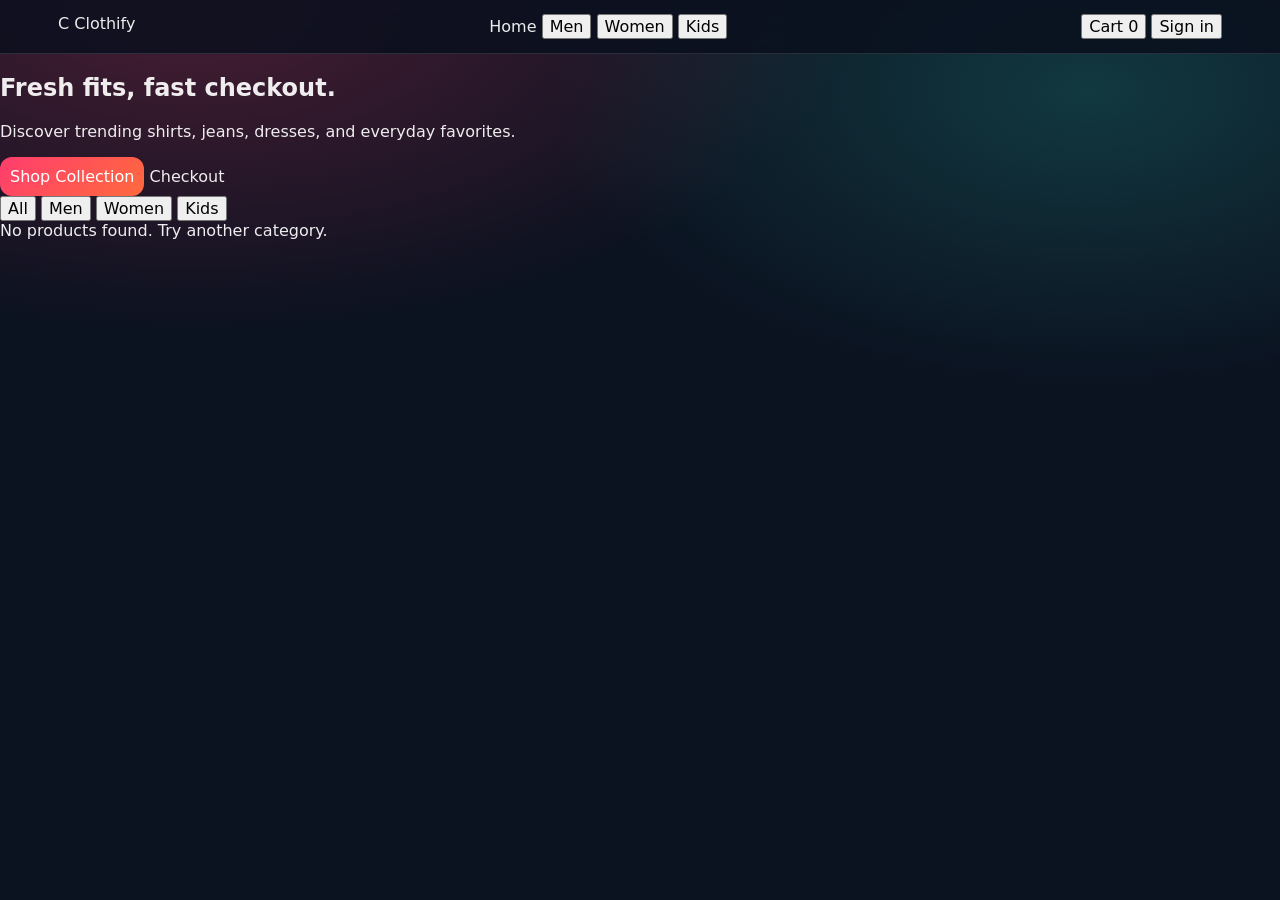
==== index.html @ 7966ef6a "Add files via upload" ====
<!doctype html>
<html lang="en">
  <head>
    <meta charset="UTF-8" />
    <meta name="viewport" content="width=device-width, initial-scale=1.0" />
    <title>Clothing Store</title>

    <link rel="stylesheet" href="./styles.css" />
  </head>

  <body>
    <!-- HEADER -->
    <header class="topbar">
      <div class="topbar__inner">
        <a class="brand" href="/">
          <span class="brand__mark">C</span>
          <span class="brand__text">Clothify</span>
        </a>

        <nav class="nav">
          <a class="nav__link" href="/">Home</a>
          <button class="nav__link nav__button" data-category="Men" type="button">Men</button>
          <button class="nav__link nav__button" data-category="Women" type="button">Women</button>
          <button class="nav__link nav__button" data-category="Kids" type="button">Kids</button>
        </nav>

        <div class="topbar__actions">
          <button class="cartButton" id="openCartBtn" type="button">
            Cart
            <span class="cartButton__badge" id="cartCountBadge">0</span>
          </button>
          <button class="authButton" id="authButton" type="button">Sign in</button>
        </div>
      </div>
    </header>

    <!-- HERO -->
    <section class="hero">
      <div class="hero__bg" id="heroBg"></div>
      <div class="hero__content">
        <h1>Fresh fits, fast checkout.</h1>
        <p>Discover trending shirts, jeans, dresses, and everyday favorites.</p>
        <div class="hero__ctaRow">
          <button class="primaryBtn" id="shopNowBtn">Shop Collection</button>
          <a class="secondaryBtn" href="/checkout">Checkout</a>
        </div>
      </div>
    </section>

    <!-- MAIN -->
    <main class="container">
      <div class="filters">
        <button class="filterChip is-active" data-category="All">All</button>
        <button class="filterChip" data-category="Men">Men</button>
        <button class="filterChip" data-category="Women">Women</button>
        <button class="filterChip" data-category="Kids">Kids</button>
      </div>

      <div class="productGrid" id="productGrid"></div>

      <div class="emptyState" id="emptyState" hidden>
        No products found. Try another category.
      </div>
    </main>

    <!-- CART DRAWER -->
    <aside class="drawer" id="cartDrawer">
      <div class="drawer__overlay" id="cartOverlay"></div>

      <div class="drawer__panel">
        <div class="drawer__header">
          <h2>Your Cart</h2>
          <button id="closeCartBtn">✕</button>
        </div>

        <div id="cartItems"></div>

        <div class="drawer__footer">
          <strong id="cartTotalStrong">₹0</strong>
          <button id="goToCheckoutBtn">Checkout</button>
        </div>
      </div>
    </aside>

    <!-- AUTH MODAL -->
    <div class="modal" id="authModal">
      <div class="modal__overlay" id="authOverlay"></div>

      <div class="modal__panel">
        <h2 id="authModalTitle">Sign in</h2>

        <form id="loginForm">
          <input id="loginEmail" type="email" placeholder="Email" required />
          <input id="loginPassword" type="password" placeholder="Password" required />
          <button type="submit">Login</button>
          <div id="loginError"></div>
        </form>
      </div>
    </div>

    <script src="./api.js"></script>
    <script src="./auth-ui.js"></script>
    <script src="./cart-ui.js"></script>
    <script src="./home.js"></script>

  </body>
</html>
---- styles.css ----
:root{
  --bg: #0b1220;
  --panel: rgba(255,255,255,.06);
  --panel2: rgba(255,255,255,.09);
  --text: rgba(255,255,255,.92);
  --muted: rgba(255,255,255,.68);
  --primary: #ff3d6e;
  --primary2: #ff6a3d;
  --good: #2dd4bf;
  --danger: #fb7185;
  --border: rgba(255,255,255,.12);
  --shadow: 0 18px 45px rgba(0,0,0,.45);
  --radius: 16px;
  --radius2: 22px;
}

/* RESET */
*{ box-sizing: border-box; }
html, body{ height: 100%; }
body{
  margin: 0;
  font-family: ui-sans-serif, system-ui, -apple-system, Segoe UI, Roboto, Arial;
  background: radial-gradient(1200px 600px at 15% 0%, rgba(255,61,110,.25), transparent 55%),
              radial-gradient(900px 500px at 85% 10%, rgba(45,212,191,.20), transparent 60%),
              var(--bg);
  color: var(--text);
}

a{ color: inherit; text-decoration: none; }
button, input{ font: inherit; }

/* TOPBAR */
.topbar{
  position: sticky;
  top: 0;
  z-index: 20;
  background: rgba(10,16,30,.85);
  backdrop-filter: blur(14px);
  -webkit-backdrop-filter: blur(14px);
  border-bottom: 1px solid var(--border);
}

.topbar__inner{
  max-width: 1200px;
  margin: 0 auto;
  padding: 14px 18px;
  display: flex;
  justify-content: space-between;
  flex-wrap: wrap;
}

/* GRID FIX */
.productGrid{
  display: grid;
  grid-template-columns: repeat(auto-fit, minmax(220px, 1fr));
  gap: 16px;
}

/* PRODUCT CARD */
.productCard{
  border-radius: var(--radius);
  background: var(--panel);
  border: 1px solid var(--border);
  overflow: hidden;
  transition: .2s;
}
.productCard:hover{
  transform: translateY(-3px);
  border-color: var(--primary);
}

.productCard__imageWrap{
  aspect-ratio: 1/1;
  overflow: hidden;
}

.productCard__image{
  width: 100%;
  height: 100%;
  object-fit: cover;
}

.productCard__name{
  display: -webkit-box;
  -webkit-line-clamp: 2;
  -webkit-box-orient: vertical;
  overflow: hidden;
  font-weight: 700;
}

/* BUTTONS */
.primaryBtn{
  background: linear-gradient(135deg, var(--primary), var(--primary2));
  border: none;
  padding: 10px;
  border-radius: 12px;
  cursor: pointer;
  color: white;
}
.primaryBtn:hover{
  transform: translateY(-1px);
}

/* DRAWER FIX */
.drawer{
  position: fixed;
  inset: 0;
  z-index: 80;
  pointer-events: none;
  visibility: hidden;
}
.drawer.is-open{
  pointer-events: auto;
  visibility: visible;
}

.drawer__overlay{
  position: absolute;
  inset: 0;
  background: rgba(0,0,0,.6);
  opacity: 0;
  transition: .2s;
}
.drawer.is-open .drawer__overlay{
  opacity: 1;
}

.drawer__panel{
  position: absolute;
  right: 0;
  width: min(520px, 90%);
  height: 100%;
  background: rgba(15,22,40,.95);
  transform: translateX(100%);
  transition: .25s;
}
.drawer.is-open .drawer__panel{
  transform: translateX(0);
}

/* MODAL FIX */
.modal{
  position: fixed;
  inset: 0;
  z-index: 100;
  pointer-events: none;
  visibility: hidden;
}
.modal.is-open{
  pointer-events: auto;
  visibility: visible;
}

.modal__overlay{
  position: absolute;
  inset: 0;
  background: rgba(0,0,0,.6);
  opacity: 0;
  transition: .2s;
}
.modal.is-open .modal__overlay{
  opacity: 1;
}

.modal__panel{
  position: absolute;
  top: 50%;
  left: 50%;
  transform: translate(-50%, -50%) scale(.9);
  background: rgba(15,22,40,.95);
  padding: 16px;
  border-radius: var(--radius2);
  opacity: 0;
  transition: .2s;
}
.modal.is-open .modal__panel{
  transform: translate(-50%, -50%) scale(1);
  opacity: 1;
}

/* FORM */
.field input{
  width: 100%;
  padding: 10px;
  border-radius: 10px;
  border: 1px solid var(--border);
  background: var(--panel);
  color: white;
}

/* CART ITEM */
.cartItem{
  display: grid;
  grid-template-columns: 70px 1fr;
  gap: 10px;
}

/* TOAST FIX */
.toast{
  position: fixed;
  bottom: 20px;
  left: 50%;
  transform: translateX(-50%);
  background: rgba(15,22,40,.95);
  padding: 10px 14px;
  border-radius: 12px;
  opacity: 0;
  pointer-events: none;
  transition: .3s;
}

.toast.show{
  opacity: 1;
  pointer-events: auto;
  transform: translateX(-50%) translateY(-5px);
}
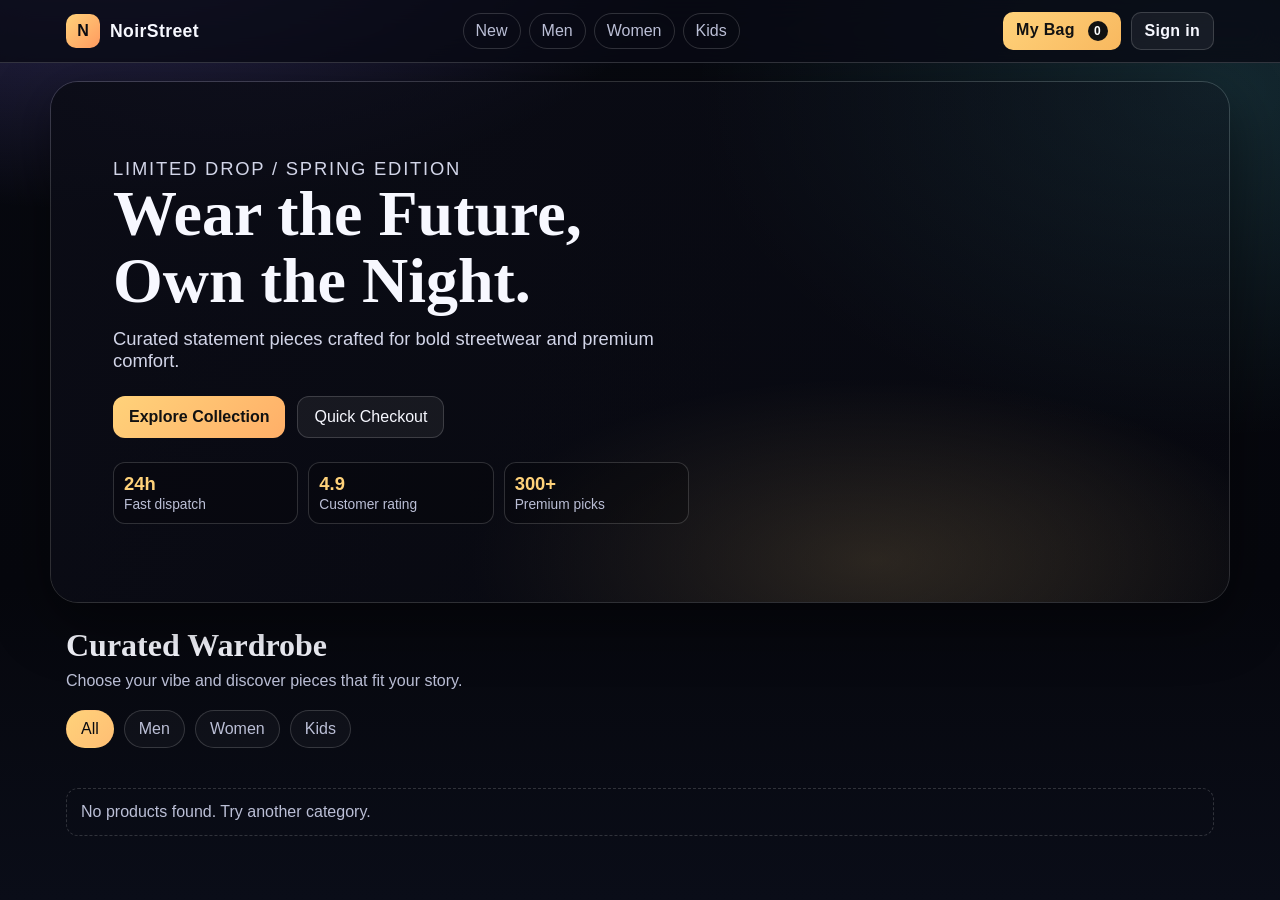
==== commit 906660ed: "Add files via upload" ====
--- a/index.html
+++ b/index.html
@@ -9,16 +9,15 @@
   </head>
 
   <body>
-    <!-- HEADER -->
     <header class="topbar">
       <div class="topbar__inner">
         <a class="brand" href="/">
-          <span class="brand__mark">C</span>
-          <span class="brand__text">Clothify</span>
+          <span class="brand__mark">N</span>
+          <span class="brand__text">NoirStreet</span>
         </a>
 
         <nav class="nav">
-          <a class="nav__link" href="/">Home</a>
+          <a class="nav__link" href="/">New</a>
           <button class="nav__link nav__button" data-category="Men" type="button">Men</button>
           <button class="nav__link nav__button" data-category="Women" type="button">Women</button>
           <button class="nav__link nav__button" data-category="Kids" type="button">Kids</button>
@@ -26,7 +25,7 @@
 
         <div class="topbar__actions">
           <button class="cartButton" id="openCartBtn" type="button">
-            Cart
+            My Bag
             <span class="cartButton__badge" id="cartCountBadge">0</span>
           </button>
           <button class="authButton" id="authButton" type="button">Sign in</button>
@@ -34,21 +33,30 @@
       </div>
     </header>
 
-    <!-- HERO -->
     <section class="hero">
       <div class="hero__bg" id="heroBg"></div>
       <div class="hero__content">
-        <h1>Fresh fits, fast checkout.</h1>
-        <p>Discover trending shirts, jeans, dresses, and everyday favorites.</p>
+        <p class="eyebrow">Limited drop / spring edition</p>
+        <h1>Wear the Future, Own the Night.</h1>
+        <p>Curated statement pieces crafted for bold streetwear and premium comfort.</p>
         <div class="hero__ctaRow">
-          <button class="primaryBtn" id="shopNowBtn">Shop Collection</button>
-          <a class="secondaryBtn" href="/checkout">Checkout</a>
+          <button class="primaryBtn" id="shopNowBtn">Explore Collection</button>
+          <a class="secondaryBtn" href="/checkout">Quick Checkout</a>
+        </div>
+        <div class="hero__stats">
+          <div><strong>24h</strong><span>Fast dispatch</span></div>
+          <div><strong>4.9</strong><span>Customer rating</span></div>
+          <div><strong>300+</strong><span>Premium picks</span></div>
         </div>
       </div>
     </section>
 
-    <!-- MAIN -->
     <main class="container">
+      <section class="sectionHead">
+        <h2>Curated Wardrobe</h2>
+        <p>Choose your vibe and discover pieces that fit your story.</p>
+      </section>
+
       <div class="filters">
         <button class="filterChip is-active" data-category="All">All</button>
         <button class="filterChip" data-category="Men">Men</button>
@@ -63,13 +71,12 @@
       </div>
     </main>
 
-    <!-- CART DRAWER -->
     <aside class="drawer" id="cartDrawer">
       <div class="drawer__overlay" id="cartOverlay"></div>
 
       <div class="drawer__panel">
         <div class="drawer__header">
-          <h2>Your Cart</h2>
+          <h2>Your Bag</h2>
           <button id="closeCartBtn">✕</button>
         </div>
 
@@ -77,17 +84,17 @@
 
         <div class="drawer__footer">
           <strong id="cartTotalStrong">₹0</strong>
-          <button id="goToCheckoutBtn">Checkout</button>
+          <button id="goToCheckoutBtn">Secure Checkout</button>
         </div>
       </div>
     </aside>
 
-    <!-- AUTH MODAL -->
     <div class="modal" id="authModal">
       <div class="modal__overlay" id="authOverlay"></div>
 
       <div class="modal__panel">
-        <h2 id="authModalTitle">Sign in</h2>
+        <h2 id="authModalTitle">Welcome Back</h2>
+        <p class="modalSub">Sign in to save your bag and track orders.</p>
 
         <form id="loginForm">
           <input id="loginEmail" type="email" placeholder="Email" required />
@@ -98,6 +105,8 @@
       </div>
     </div>
 
+    <div class="toast" id="toast" role="status" aria-live="polite" hidden></div>
+
     <script src="./api.js"></script>
     <script src="./auth-ui.js"></script>
     <script src="./cart-ui.js"></script>
--- a/styles.css
+++ b/styles.css
@@ -1,107 +1,305 @@
 :root{
-  --bg: #0b1220;
-  --panel: rgba(255,255,255,.06);
-  --panel2: rgba(255,255,255,.09);
-  --text: rgba(255,255,255,.92);
-  --muted: rgba(255,255,255,.68);
-  --primary: #ff3d6e;
-  --primary2: #ff6a3d;
-  --good: #2dd4bf;
-  --danger: #fb7185;
-  --border: rgba(255,255,255,.12);
-  --shadow: 0 18px 45px rgba(0,0,0,.45);
-  --radius: 16px;
-  --radius2: 22px;
-}
-
-/* RESET */
+  --bg: #06070d;
+  --bg2: #0f1220;
+  --panel: rgba(255, 255, 255, 0.06);
+  --panel-strong: rgba(255, 255, 255, 0.12);
+  --text: #f7f8ff;
+  --muted: #bbbfd6;
+  --line: rgba(255, 255, 255, 0.16);
+  --gold: #ffd27a;
+  --violet: #8f7cff;
+  --cyan: #66f1ff;
+  --danger: #ff6f91;
+  --shadow: 0 18px 60px rgba(0, 0, 0, 0.45);
+  --radius: 18px;
+}
+
 *{ box-sizing: border-box; }
-html, body{ height: 100%; }
+html, body { height: 100%; }
 body{
   margin: 0;
-  font-family: ui-sans-serif, system-ui, -apple-system, Segoe UI, Roboto, Arial;
-  background: radial-gradient(1200px 600px at 15% 0%, rgba(255,61,110,.25), transparent 55%),
-              radial-gradient(900px 500px at 85% 10%, rgba(45,212,191,.20), transparent 60%),
-              var(--bg);
   color: var(--text);
+  font-family: "Inter", "Segoe UI", Roboto, Arial, sans-serif;
+  background:
+    radial-gradient(1000px 500px at 8% -10%, rgba(143, 124, 255, 0.32), transparent 60%),
+    radial-gradient(900px 600px at 95% 10%, rgba(102, 241, 255, 0.14), transparent 58%),
+    linear-gradient(180deg, #070910 0%, #06070d 65%, #0a0d18 100%);
 }
 
 a{ color: inherit; text-decoration: none; }
 button, input{ font: inherit; }
 
-/* TOPBAR */
 .topbar{
   position: sticky;
   top: 0;
   z-index: 20;
-  background: rgba(10,16,30,.85);
+  border-bottom: 1px solid var(--line);
+  background: rgba(8, 10, 20, 0.78);
   backdrop-filter: blur(14px);
-  -webkit-backdrop-filter: blur(14px);
-  border-bottom: 1px solid var(--border);
 }
 
 .topbar__inner{
-  max-width: 1200px;
+  max-width: 1180px;
   margin: 0 auto;
-  padding: 14px 18px;
-  display: flex;
+  padding: 12px 16px;
+  display: flex;
+  gap: 12px;
+  align-items: center;
   justify-content: space-between;
   flex-wrap: wrap;
 }
 
-/* GRID FIX */
+.brand{
+  display: inline-flex;
+  align-items: center;
+  gap: 10px;
+}
+.brand__mark{
+  width: 34px;
+  height: 34px;
+  border-radius: 10px;
+  display: inline-grid;
+  place-content: center;
+  font-weight: 800;
+  color: #0b0b12;
+  background: linear-gradient(135deg, var(--gold), #ff9a5f);
+}
+.brand__text{
+  font-size: 1.1rem;
+  font-weight: 700;
+  letter-spacing: 0.4px;
+}
+
+.nav{
+  display: flex;
+  align-items: center;
+  gap: 8px;
+}
+.nav__link{
+  border: 1px solid var(--line);
+  background: transparent;
+  color: var(--muted);
+  border-radius: 999px;
+  padding: 8px 12px;
+  cursor: pointer;
+}
+.nav__link:hover{
+  color: var(--text);
+  border-color: var(--gold);
+}
+
+.topbar__actions{
+  display: flex;
+  align-items: center;
+  gap: 10px;
+}
+.cartButton, .authButton{
+  border: 0;
+  border-radius: 10px;
+  cursor: pointer;
+  font-weight: 700;
+  letter-spacing: 0.3px;
+}
+.cartButton{
+  background: linear-gradient(135deg, var(--gold), #f8b85f);
+  color: #111;
+  padding: 9px 13px;
+}
+.cartButton__badge{
+  display: inline-grid;
+  place-content: center;
+  margin-left: 8px;
+  min-width: 20px;
+  min-height: 20px;
+  border-radius: 999px;
+  background: #111;
+  color: #fff;
+  font-size: 0.75rem;
+}
+.authButton{
+  padding: 9px 13px;
+  color: var(--text);
+  border: 1px solid var(--line);
+  background: var(--panel);
+}
+
+.hero{
+  position: relative;
+  max-width: 1180px;
+  margin: 18px auto 0;
+  border: 1px solid var(--line);
+  border-radius: 28px;
+  overflow: hidden;
+  min-height: 58vh;
+  box-shadow: var(--shadow);
+}
+.hero__bg{
+  position: absolute;
+  inset: 0;
+  background-position: center;
+  background-size: cover;
+  filter: brightness(0.32) saturate(1.05);
+}
+.hero::after{
+  content: "";
+  position: absolute;
+  inset: 0;
+  background:
+    linear-gradient(115deg, rgba(11, 12, 22, 0.92) 0%, rgba(11, 12, 22, 0.58) 45%, rgba(11, 12, 22, 0.25) 100%),
+    radial-gradient(580px 260px at 70% 92%, rgba(255, 210, 122, 0.24), transparent 70%);
+}
+.hero__content{
+  position: relative;
+  z-index: 1;
+  padding: clamp(30px, 6vw, 62px);
+  max-width: 700px;
+}
+.eyebrow{
+  margin: 0 0 10px;
+  color: var(--gold);
+  text-transform: uppercase;
+  letter-spacing: 1.8px;
+  font-size: 0.77rem;
+}
+.hero h1{
+  margin: 0;
+  line-height: 1.05;
+  font-size: clamp(2rem, 6vw, 4rem);
+  font-family: "Georgia", "Times New Roman", serif;
+}
+.hero p{
+  color: #d2d5e8;
+  margin: 14px 0 0;
+  font-size: clamp(0.95rem, 2.4vw, 1.15rem);
+}
+.hero__ctaRow{
+  margin-top: 24px;
+  display: flex;
+  gap: 12px;
+  flex-wrap: wrap;
+}
+.primaryBtn{
+  border: 0;
+  border-radius: 12px;
+  padding: 11px 16px;
+  color: #111;
+  font-weight: 800;
+  cursor: pointer;
+  background: linear-gradient(135deg, var(--gold), #ffaf68);
+}
+.secondaryBtn{
+  border: 1px solid var(--line);
+  border-radius: 12px;
+  padding: 11px 16px;
+  background: rgba(255, 255, 255, 0.06);
+}
+.hero__stats{
+  margin-top: 24px;
+  display: grid;
+  gap: 10px;
+  grid-template-columns: repeat(3, minmax(0, 1fr));
+}
+.hero__stats div{
+  border: 1px solid var(--line);
+  background: rgba(0, 0, 0, 0.2);
+  border-radius: 12px;
+  padding: 10px;
+}
+.hero__stats strong{
+  display: block;
+  font-size: 1.15rem;
+  color: var(--gold);
+}
+.hero__stats span{
+  color: var(--muted);
+  font-size: 0.86rem;
+}
+
+.container{
+  max-width: 1180px;
+  margin: 0 auto;
+  padding: 24px 16px 44px;
+}
+.sectionHead h2{
+  margin: 0;
+  font-size: clamp(1.5rem, 4vw, 2rem);
+  font-family: "Georgia", "Times New Roman", serif;
+}
+.sectionHead p{
+  margin: 8px 0 0;
+  color: var(--muted);
+}
+
+.filters{
+  margin-top: 20px;
+  display: flex;
+  flex-wrap: wrap;
+  gap: 10px;
+}
+.filterChip{
+  border: 1px solid var(--line);
+  border-radius: 999px;
+  background: rgba(255, 255, 255, 0.03);
+  color: var(--muted);
+  padding: 9px 14px;
+  cursor: pointer;
+}
+.filterChip.is-active{
+  color: #0a0a10;
+  border-color: transparent;
+  background: linear-gradient(135deg, var(--gold), #ffbe74);
+}
+
 .productGrid{
+  margin-top: 22px;
   display: grid;
-  grid-template-columns: repeat(auto-fit, minmax(220px, 1fr));
   gap: 16px;
-}
-
-/* PRODUCT CARD */
+  grid-template-columns: repeat(auto-fit, minmax(235px, 1fr));
+}
 .productCard{
+  border: 1px solid var(--line);
   border-radius: var(--radius);
-  background: var(--panel);
-  border: 1px solid var(--border);
   overflow: hidden;
-  transition: .2s;
-}
-.productCard:hover{
-  transform: translateY(-3px);
-  border-color: var(--primary);
-}
-
-.productCard__imageWrap{
-  aspect-ratio: 1/1;
-  overflow: hidden;
-}
-
-.productCard__image{
+  background: linear-gradient(180deg, rgba(255,255,255,0.08), rgba(255,255,255,0.03));
+  box-shadow: var(--shadow);
+}
+.productCard img{
   width: 100%;
-  height: 100%;
+  height: 220px;
   object-fit: cover;
 }
-
-.productCard__name{
-  display: -webkit-box;
-  -webkit-line-clamp: 2;
-  -webkit-box-orient: vertical;
-  overflow: hidden;
+.productCard h3{
+  margin: 14px 14px 6px;
+  font-size: 1.04rem;
+}
+.productCard p{
+  margin: 0 14px 14px;
+  color: #daddf4;
   font-weight: 700;
 }
-
-/* BUTTONS */
-.primaryBtn{
-  background: linear-gradient(135deg, var(--primary), var(--primary2));
-  border: none;
-  padding: 10px;
+.productCard button{
+  margin: 0 14px 14px;
+  width: calc(100% - 28px);
+  border: 1px solid var(--line);
+  border-radius: 10px;
+  background: #141727;
+  color: var(--text);
+  padding: 10px;
+  cursor: pointer;
+  font-weight: 700;
+}
+.productCard button:hover{
+  border-color: var(--gold);
+}
+
+.emptyState{
+  margin-top: 18px;
+  border: 1px dashed var(--line);
   border-radius: 12px;
-  cursor: pointer;
-  color: white;
-}
-.primaryBtn:hover{
-  transform: translateY(-1px);
-}
-
-/* DRAWER FIX */
+  padding: 14px;
+  color: var(--muted);
+}
+
 .drawer{
   position: fixed;
   inset: 0;
@@ -113,32 +311,66 @@
   pointer-events: auto;
   visibility: visible;
 }
-
 .drawer__overlay{
   position: absolute;
   inset: 0;
-  background: rgba(0,0,0,.6);
+  background: rgba(2, 3, 8, 0.65);
   opacity: 0;
-  transition: .2s;
-}
-.drawer.is-open .drawer__overlay{
-  opacity: 1;
-}
-
+  transition: opacity 0.2s ease;
+}
+.drawer.is-open .drawer__overlay{ opacity: 1; }
 .drawer__panel{
   position: absolute;
+  top: 0;
   right: 0;
-  width: min(520px, 90%);
+  width: min(420px, 92%);
   height: 100%;
-  background: rgba(15,22,40,.95);
+  background: #101325;
+  border-left: 1px solid var(--line);
   transform: translateX(100%);
-  transition: .25s;
-}
-.drawer.is-open .drawer__panel{
-  transform: translateX(0);
-}
-
-/* MODAL FIX */
+  transition: transform 0.25s ease;
+  display: flex;
+  flex-direction: column;
+}
+.drawer.is-open .drawer__panel{ transform: translateX(0); }
+.drawer__header{
+  display: flex;
+  align-items: center;
+  justify-content: space-between;
+  padding: 14px;
+  border-bottom: 1px solid var(--line);
+}
+#cartItems{
+  padding: 12px;
+  display: grid;
+  gap: 10px;
+  overflow: auto;
+  flex: 1;
+}
+.lineRow{
+  border: 1px solid var(--line);
+  border-radius: 10px;
+  padding: 10px;
+  background: rgba(255, 255, 255, 0.03);
+  display: flex;
+  justify-content: space-between;
+  gap: 10px;
+}
+.drawer__footer{
+  border-top: 1px solid var(--line);
+  padding: 12px;
+  display: grid;
+  gap: 10px;
+}
+#goToCheckoutBtn{
+  border: 0;
+  border-radius: 10px;
+  padding: 10px;
+  cursor: pointer;
+  font-weight: 800;
+  background: linear-gradient(135deg, var(--gold), #ffaf68);
+}
+
 .modal{
   position: fixed;
   inset: 0;
@@ -150,67 +382,93 @@
   pointer-events: auto;
   visibility: visible;
 }
-
 .modal__overlay{
   position: absolute;
   inset: 0;
-  background: rgba(0,0,0,.6);
+  background: rgba(5, 6, 14, 0.7);
   opacity: 0;
-  transition: .2s;
-}
-.modal.is-open .modal__overlay{
-  opacity: 1;
-}
-
+  transition: opacity 0.2s ease;
+}
+.modal.is-open .modal__overlay{ opacity: 1; }
 .modal__panel{
   position: absolute;
+  width: min(420px, 92%);
+  left: 50%;
   top: 50%;
-  left: 50%;
-  transform: translate(-50%, -50%) scale(.9);
-  background: rgba(15,22,40,.95);
+  transform: translate(-50%, -50%) scale(0.92);
+  opacity: 0;
+  transition: all 0.2s ease;
+  background: #101325;
+  border: 1px solid var(--line);
+  border-radius: 16px;
   padding: 16px;
-  border-radius: var(--radius2);
-  opacity: 0;
-  transition: .2s;
 }
 .modal.is-open .modal__panel{
   transform: translate(-50%, -50%) scale(1);
   opacity: 1;
 }
-
-/* FORM */
-.field input{
+.modalSub{
+  color: var(--muted);
+  margin: 6px 0 14px;
+}
+#loginForm{
+  display: grid;
+  gap: 10px;
+}
+#loginForm input{
   width: 100%;
   padding: 10px;
   border-radius: 10px;
-  border: 1px solid var(--border);
-  background: var(--panel);
-  color: white;
-}
-
-/* CART ITEM */
-.cartItem{
-  display: grid;
-  grid-template-columns: 70px 1fr;
-  gap: 10px;
-}
-
-/* TOAST FIX */
+  border: 1px solid var(--line);
+  background: rgba(255, 255, 255, 0.04);
+  color: var(--text);
+}
+#loginForm button{
+  border: 0;
+  border-radius: 10px;
+  padding: 10px;
+  font-weight: 700;
+  cursor: pointer;
+  background: linear-gradient(135deg, var(--violet), #6fcbff);
+  color: #fff;
+}
+#loginError{
+  min-height: 20px;
+  color: var(--danger);
+}
+
 .toast{
   position: fixed;
-  bottom: 20px;
+  bottom: 22px;
   left: 50%;
   transform: translateX(-50%);
-  background: rgba(15,22,40,.95);
+  border: 1px solid var(--line);
+  background: #101325;
+  border-radius: 12px;
   padding: 10px 14px;
-  border-radius: 12px;
-  opacity: 0;
-  pointer-events: none;
-  transition: .3s;
-}
-
-.toast.show{
-  opacity: 1;
-  pointer-events: auto;
-  transform: translateX(-50%) translateY(-5px);
+  box-shadow: var(--shadow);
+}
+[hidden]{ display: none !important; }
+
+@media (max-width: 760px){
+  .topbar__inner{
+    padding: 10px 12px;
+  }
+  .nav{
+    width: 100%;
+    overflow: auto;
+    padding-bottom: 3px;
+  }
+  .hero{
+    border-radius: 0;
+    margin-top: 0;
+    border-left: 0;
+    border-right: 0;
+  }
+  .hero__stats{
+    grid-template-columns: 1fr;
+  }
+  .productCard img{
+    height: 190px;
+  }
 }
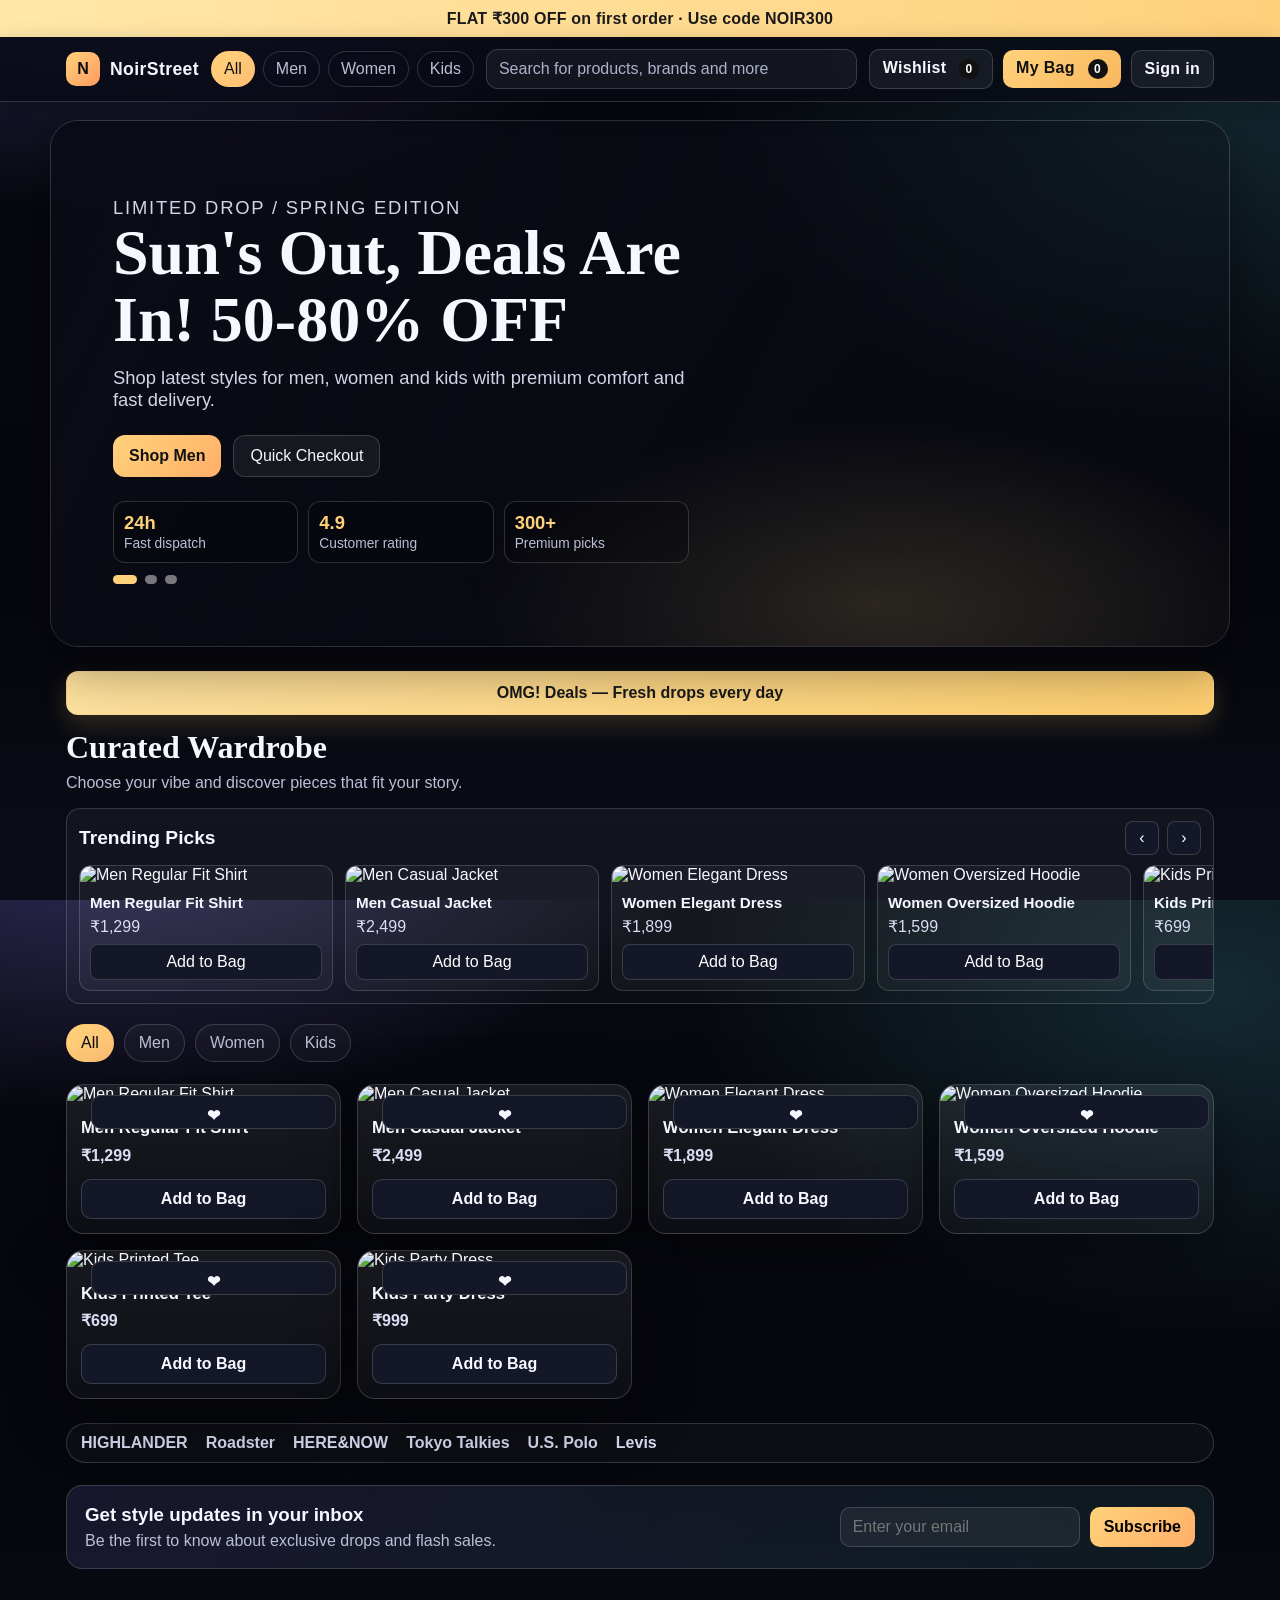
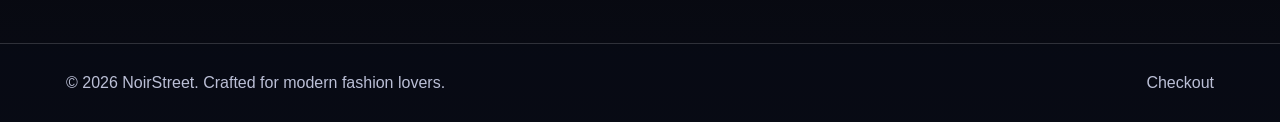
==== commit a0160354: "Add files via upload" ====
--- a/index.html
+++ b/index.html
@@ -3,12 +3,19 @@
   <head>
     <meta charset="UTF-8" />
     <meta name="viewport" content="width=device-width, initial-scale=1.0" />
-    <title>Clothing Store</title>
+    <title>NoirStreet - Fashion Store</title>
+    <link rel="preconnect" href="https://fonts.googleapis.com" />
+    <link rel="preconnect" href="https://fonts.gstatic.com" crossorigin />
+    <link
+      href="https://fonts.googleapis.com/css2?family=Poppins:wght@400;500;600;700;800&display=swap"
+      rel="stylesheet"
+    />
 
     <link rel="stylesheet" href="./styles.css" />
   </head>
 
   <body>
+    <div class="promoStrip">FLAT ₹300 OFF on first order · Use code <strong>NOIR300</strong></div>
     <header class="topbar">
       <div class="topbar__inner">
         <a class="brand" href="/">
@@ -17,13 +24,21 @@
         </a>
 
         <nav class="nav">
-          <a class="nav__link" href="/">New</a>
+          <button class="nav__link nav__button is-active" data-category="All" type="button">All</button>
           <button class="nav__link nav__button" data-category="Men" type="button">Men</button>
           <button class="nav__link nav__button" data-category="Women" type="button">Women</button>
           <button class="nav__link nav__button" data-category="Kids" type="button">Kids</button>
         </nav>
 
+        <div class="searchWrap">
+          <input id="searchInput" type="search" placeholder="Search for products, brands and more" />
+        </div>
+
         <div class="topbar__actions">
+          <a class="authButton" href="/wishlist">
+            Wishlist
+            <span class="cartButton__badge" id="wishlistCountBadge">0</span>
+          </a>
           <button class="cartButton" id="openCartBtn" type="button">
             My Bag
             <span class="cartButton__badge" id="cartCountBadge">0</span>
@@ -37,10 +52,10 @@
       <div class="hero__bg" id="heroBg"></div>
       <div class="hero__content">
         <p class="eyebrow">Limited drop / spring edition</p>
-        <h1>Wear the Future, Own the Night.</h1>
-        <p>Curated statement pieces crafted for bold streetwear and premium comfort.</p>
+        <h1>Sun's Out, Deals Are In! 50-80% OFF</h1>
+        <p>Shop latest styles for men, women and kids with premium comfort and fast delivery.</p>
         <div class="hero__ctaRow">
-          <button class="primaryBtn" id="shopNowBtn">Explore Collection</button>
+          <button class="primaryBtn" id="shopNowBtn">Shop Men</button>
           <a class="secondaryBtn" href="/checkout">Quick Checkout</a>
         </div>
         <div class="hero__stats">
@@ -48,13 +63,26 @@
           <div><strong>4.9</strong><span>Customer rating</span></div>
           <div><strong>300+</strong><span>Premium picks</span></div>
         </div>
+        <div class="hero__dots" id="heroDots"></div>
       </div>
     </section>
 
     <main class="container">
+      <div class="dealsStrip">OMG! Deals — Fresh drops every day</div>
       <section class="sectionHead">
         <h2>Curated Wardrobe</h2>
         <p>Choose your vibe and discover pieces that fit your story.</p>
+      </section>
+
+      <section class="trendingSection">
+        <div class="trendingHead">
+          <h3>Trending Picks</h3>
+          <div class="trendingBtns">
+            <button id="trendPrev" type="button">‹</button>
+            <button id="trendNext" type="button">›</button>
+          </div>
+        </div>
+        <div class="trendingTrack" id="trendingTrack"></div>
       </section>
 
       <div class="filters">
@@ -69,7 +97,34 @@
       <div class="emptyState" id="emptyState" hidden>
         No products found. Try another category.
       </div>
+
+      <section class="brandRail" aria-label="Featured brands">
+        <span>HIGHLANDER</span>
+        <span>Roadster</span>
+        <span>HERE&NOW</span>
+        <span>Tokyo Talkies</span>
+        <span>U.S. Polo</span>
+        <span>Levis</span>
+      </section>
+
+      <section class="newsletter">
+        <div>
+          <h3>Get style updates in your inbox</h3>
+          <p>Be the first to know about exclusive drops and flash sales.</p>
+        </div>
+        <form class="newsletterForm" onsubmit="event.preventDefault()">
+          <input type="email" placeholder="Enter your email" required />
+          <button type="submit">Subscribe</button>
+        </form>
+      </section>
     </main>
+
+    <footer class="siteFooter">
+      <div class="siteFooter__inner">
+        <p>© 2026 NoirStreet. Crafted for modern fashion lovers.</p>
+        <a href="/checkout">Checkout</a>
+      </div>
+    </footer>
 
     <aside class="drawer" id="cartDrawer">
       <div class="drawer__overlay" id="cartOverlay"></div>
--- a/styles.css
+++ b/styles.css
@@ -26,8 +26,19 @@
     linear-gradient(180deg, #070910 0%, #06070d 65%, #0a0d18 100%);
 }
 
+.promoStrip{
+  text-align: center;
+  padding: 9px 12px;
+  background: linear-gradient(90deg, #ffe8a9, #ffd07c);
+  color: #1b1b1b;
+  font-weight: 600;
+  letter-spacing: 0.2px;
+}
+
 a{ color: inherit; text-decoration: none; }
 button, input{ font: inherit; }
+button{ transition: transform 0.2s ease, box-shadow 0.2s ease, opacity 0.2s ease; }
+button:active{ transform: translateY(1px) scale(0.99); }
 
 .topbar{
   position: sticky;
@@ -36,6 +47,7 @@
   border-bottom: 1px solid var(--line);
   background: rgba(8, 10, 20, 0.78);
   backdrop-filter: blur(14px);
+  box-shadow: 0 8px 24px rgba(0, 0, 0, 0.25);
 }
 
 .topbar__inner{
@@ -87,6 +99,28 @@
   color: var(--text);
   border-color: var(--gold);
 }
+.nav__link.is-active{
+  background: linear-gradient(135deg, var(--gold), #ffbe74);
+  color: #101010;
+  border-color: transparent;
+}
+
+.searchWrap{
+  flex: 1;
+  min-width: 220px;
+  max-width: 430px;
+}
+.searchWrap input{
+  width: 100%;
+  border: 1px solid var(--line);
+  border-radius: 12px;
+  padding: 10px 12px;
+  background: rgba(255, 255, 255, 0.05);
+  color: var(--text);
+}
+.searchWrap input::placeholder{
+  color: #adb2cb;
+}
 
 .topbar__actions{
   display: flex;
@@ -105,6 +139,7 @@
   color: #111;
   padding: 9px 13px;
 }
+.cartButton:hover{ box-shadow: 0 8px 18px rgba(255, 193, 104, 0.35); }
 .cartButton__badge{
   display: inline-grid;
   place-content: center;
@@ -122,6 +157,7 @@
   border: 1px solid var(--line);
   background: var(--panel);
 }
+.authButton:hover{ border-color: var(--gold); }
 
 .hero{
   position: relative;
@@ -132,6 +168,7 @@
   overflow: hidden;
   min-height: 58vh;
   box-shadow: var(--shadow);
+  animation: fadeUp 0.6s ease both;
 }
 .hero__bg{
   position: absolute;
@@ -139,6 +176,8 @@
   background-position: center;
   background-size: cover;
   filter: brightness(0.32) saturate(1.05);
+  transform: scale(1.02);
+  transition: transform 1.2s ease;
 }
 .hero::after{
   content: "";
@@ -193,6 +232,7 @@
   padding: 11px 16px;
   background: rgba(255, 255, 255, 0.06);
 }
+.secondaryBtn:hover{ border-color: var(--gold); }
 .hero__stats{
   margin-top: 24px;
   display: grid;
@@ -214,12 +254,40 @@
   color: var(--muted);
   font-size: 0.86rem;
 }
+.hero__dots{
+  margin-top: 12px;
+  display: flex;
+  gap: 8px;
+}
+.hero__dots .dot{
+  width: 9px;
+  height: 9px;
+  border-radius: 999px;
+  border: 0;
+  background: rgba(255,255,255,0.45);
+  cursor: pointer;
+}
+.hero__dots .dot.is-active{
+  width: 24px;
+  background: var(--gold);
+}
 
 .container{
   max-width: 1180px;
   margin: 0 auto;
   padding: 24px 16px 44px;
 }
+.dealsStrip{
+  margin-bottom: 14px;
+  border-radius: 12px;
+  border: 1px solid #f2d38a66;
+  background: linear-gradient(90deg, #ffe39f, #ffcf70);
+  color: #1a1a1a;
+  text-align: center;
+  font-weight: 700;
+  padding: 12px;
+  box-shadow: 0 10px 24px rgba(255, 201, 102, 0.18);
+}
 .sectionHead h2{
   margin: 0;
   font-size: clamp(1.5rem, 4vw, 2rem);
@@ -228,6 +296,81 @@
 .sectionHead p{
   margin: 8px 0 0;
   color: var(--muted);
+}
+
+.trendingSection{
+  margin-top: 16px;
+  overflow: hidden;
+  border: 1px solid var(--line);
+  border-radius: 14px;
+  padding: 12px;
+  background: linear-gradient(180deg, rgba(255,255,255,0.04), rgba(255,255,255,0.02));
+}
+.trendingHead{
+  display: flex;
+  justify-content: space-between;
+  align-items: center;
+}
+.trendingHead h3{
+  margin: 0;
+  font-size: 1.2rem;
+}
+.trendingBtns{
+  display: flex;
+  gap: 8px;
+}
+.trendingBtns button{
+  border: 1px solid var(--line);
+  background: #141727;
+  color: #fff;
+  border-radius: 8px;
+  width: 34px;
+  height: 34px;
+  cursor: pointer;
+}
+.trendingBtns button:hover{ border-color: var(--gold); }
+.trendingTrack{
+  margin-top: 10px;
+  display: flex;
+  gap: 12px;
+  transition: transform 0.25s ease;
+}
+.trendCard{
+  min-width: 254px;
+  border: 1px solid var(--line);
+  border-radius: 12px;
+  overflow: hidden;
+  background: rgba(255,255,255,0.04);
+  transition: transform 0.25s ease, box-shadow 0.25s ease;
+}
+.trendCard:hover{
+  transform: translateY(-4px);
+  box-shadow: 0 12px 25px rgba(0, 0, 0, 0.35);
+}
+.trendCard img{
+  width: 100%;
+  height: 170px;
+  object-fit: cover;
+}
+.trendCard__meta{
+  padding: 10px;
+}
+.trendCard__meta h4{
+  margin: 0 0 6px;
+  font-size: 0.95rem;
+}
+.trendCard__meta p{
+  margin: 0 0 8px;
+  color: #daddf4;
+}
+.trendCard__meta button{
+  width: 100%;
+  border: 1px solid var(--line);
+  border-radius: 8px;
+  background: #141727;
+  color: #fff;
+  cursor: pointer;
+  padding: 8px;
 }
 
 .filters{
@@ -257,20 +400,57 @@
   grid-template-columns: repeat(auto-fit, minmax(235px, 1fr));
 }
 .productCard{
+  position: relative;
   border: 1px solid var(--line);
   border-radius: var(--radius);
   overflow: hidden;
   background: linear-gradient(180deg, rgba(255,255,255,0.08), rgba(255,255,255,0.03));
   box-shadow: var(--shadow);
+  transition: transform 0.22s ease, box-shadow 0.22s ease;
+}
+.productCard:hover{
+  transform: translateY(-4px);
+  box-shadow: 0 16px 30px rgba(0, 0, 0, 0.38);
+}
+.ratingBadge{
+  position: absolute;
+  top: 10px;
+  right: 10px;
+  border-radius: 999px;
+  font-size: 0.8rem;
+  font-weight: 700;
+  padding: 6px 8px;
+  color: #1b1b1b;
+  background: rgba(255, 210, 122, 0.95);
+}
+.wishBtn{
+  position: absolute;
+  top: 10px;
+  left: 10px;
+  border: 0;
+  border-radius: 999px;
+  width: 34px;
+  height: 34px;
+  cursor: pointer;
+  background: rgba(16, 16, 24, 0.7);
+  color: #fff;
+}
+.wishBtn.is-liked{
+  background: #ff4b78;
 }
 .productCard img{
   width: 100%;
   height: 220px;
   object-fit: cover;
+  transition: transform 0.25s ease;
+}
+.productCard:hover img{
+  transform: scale(1.05);
 }
 .productCard h3{
   margin: 14px 14px 6px;
   font-size: 1.04rem;
+  line-height: 1.35;
 }
 .productCard p{
   margin: 0 14px 14px;
@@ -298,6 +478,103 @@
   border-radius: 12px;
   padding: 14px;
   color: var(--muted);
+}
+
+.skeletonCard{
+  padding: 10px;
+  background: rgba(255,255,255,0.03);
+}
+.skeleton{
+  border-radius: 10px;
+  background: linear-gradient(110deg, rgba(255,255,255,0.06) 8%, rgba(255,255,255,0.14) 18%, rgba(255,255,255,0.06) 33%);
+  background-size: 200% 100%;
+  animation: shimmer 1.2s linear infinite;
+}
+.skeletonImage{ height: 220px; margin-bottom: 12px; }
+.skeletonLine{ height: 14px; margin: 10px 0; }
+.skeletonLine.short{ width: 60%; }
+.skeletonBtn{ height: 38px; margin-top: 12px; }
+
+.brandRail{
+  margin-top: 24px;
+  border: 1px solid var(--line);
+  border-radius: 999px;
+  padding: 10px 14px;
+  display: flex;
+  gap: 18px;
+  overflow: auto;
+  white-space: nowrap;
+  background: rgba(255, 255, 255, 0.03);
+}
+.brandRail span{
+  font-weight: 600;
+  color: #d9ddf4;
+}
+
+.newsletter{
+  margin-top: 22px;
+  border: 1px solid var(--line);
+  border-radius: 16px;
+  padding: 18px;
+  display: flex;
+  justify-content: space-between;
+  gap: 16px;
+  align-items: center;
+  flex-wrap: wrap;
+  background: linear-gradient(120deg, rgba(143,124,255,0.13), rgba(102,241,255,0.08));
+}
+.newsletter h3{
+  margin: 0;
+}
+.newsletter p{
+  margin: 6px 0 0;
+  color: var(--muted);
+}
+.newsletterForm{
+  display: flex;
+  gap: 10px;
+  flex-wrap: wrap;
+}
+.newsletterForm input{
+  min-width: 240px;
+  border: 1px solid var(--line);
+  border-radius: 10px;
+  background: rgba(255,255,255,0.06);
+  color: var(--text);
+  padding: 10px 12px;
+}
+.newsletterForm button{
+  border: 0;
+  border-radius: 10px;
+  font-weight: 700;
+  padding: 10px 14px;
+  cursor: pointer;
+  background: linear-gradient(135deg, var(--gold), #ffaf68);
+}
+
+.siteFooter{
+  border-top: 1px solid var(--line);
+  margin-top: 30px;
+  background: rgba(8, 10, 20, 0.7);
+}
+.siteFooter__inner{
+  max-width: 1180px;
+  margin: 0 auto;
+  padding: 14px 16px;
+  display: flex;
+  justify-content: space-between;
+  gap: 10px;
+  align-items: center;
+  flex-wrap: wrap;
+  color: var(--muted);
+}
+
+@keyframes fadeUp {
+  from { opacity: 0; transform: translateY(12px); }
+  to { opacity: 1; transform: translateY(0); }
+}
+.fadeInUp{
+  animation: fadeUp 0.5s ease both;
 }
 
 .drawer{
@@ -328,7 +605,7 @@
   background: #101325;
   border-left: 1px solid var(--line);
   transform: translateX(100%);
-  transition: transform 0.25s ease;
+  transition: transform 0.32s cubic-bezier(0.2, 0.9, 0.2, 1);
   display: flex;
   flex-direction: column;
 }
@@ -355,6 +632,22 @@
   display: flex;
   justify-content: space-between;
   gap: 10px;
+  align-items: center;
+  flex-wrap: wrap;
+}
+.qtyRow{
+  display: flex;
+  align-items: center;
+  gap: 6px;
+}
+.qtyRow button{
+  border: 1px solid var(--line);
+  background: #191d31;
+  color: #fff;
+  border-radius: 8px;
+  width: 28px;
+  height: 28px;
+  cursor: pointer;
 }
 .drawer__footer{
   border-top: 1px solid var(--line);
@@ -370,6 +663,7 @@
   font-weight: 800;
   background: linear-gradient(135deg, var(--gold), #ffaf68);
 }
+#goToCheckoutBtn:hover{ box-shadow: 0 10px 20px rgba(255, 190, 116, 0.28); }
 
 .modal{
   position: fixed;
@@ -441,14 +735,77 @@
   position: fixed;
   bottom: 22px;
   left: 50%;
-  transform: translateX(-50%);
+  transform: translateX(-50%) translateY(10px);
   border: 1px solid var(--line);
   background: #101325;
   border-radius: 12px;
   padding: 10px 14px;
   box-shadow: var(--shadow);
+  opacity: 0;
+  transition: opacity 0.25s ease, transform 0.25s ease;
+}
+.toast.is-show{
+  opacity: 1;
+  transform: translateX(-50%) translateY(0);
 }
 [hidden]{ display: none !important; }
+
+/* Checkout page */
+.checkoutLayout{
+  display: grid;
+  grid-template-columns: 1fr 1fr;
+  gap: 18px;
+}
+.card{
+  border: 1px solid var(--line);
+  border-radius: 14px;
+  background: linear-gradient(180deg, rgba(255,255,255,0.06), rgba(255,255,255,0.03));
+  padding: 16px;
+  box-shadow: var(--shadow);
+}
+.card__title{
+  margin: 0 0 12px;
+}
+.checkoutItems{
+  display: grid;
+  gap: 10px;
+}
+.mutedText{ color: var(--muted); }
+.form{ display: grid; gap: 12px; }
+.field label{
+  display: block;
+  margin-bottom: 6px;
+  color: var(--muted);
+  font-size: 0.88rem;
+}
+.field input{
+  width: 100%;
+  border: 1px solid var(--line);
+  border-radius: 10px;
+  background: rgba(255,255,255,0.04);
+  color: var(--text);
+  padding: 10px 12px;
+}
+.formRow2{
+  display: grid;
+  grid-template-columns: 1fr 1fr;
+  gap: 10px;
+}
+.form__error{
+  min-height: 18px;
+  color: var(--danger);
+}
+.successBox{
+  margin-top: 12px;
+  border: 1px solid #73e8cc77;
+  border-radius: 12px;
+  padding: 12px;
+  background: rgba(45, 212, 191, 0.12);
+}
+
+@keyframes shimmer{
+  to { background-position-x: -200%; }
+}
 
 @media (max-width: 760px){
   .topbar__inner{
@@ -458,6 +815,10 @@
     width: 100%;
     overflow: auto;
     padding-bottom: 3px;
+  }
+  .searchWrap{
+    width: 100%;
+    max-width: none;
   }
   .hero{
     border-radius: 0;
@@ -468,7 +829,16 @@
   .hero__stats{
     grid-template-columns: 1fr;
   }
+  .checkoutLayout{
+    grid-template-columns: 1fr;
+  }
+  .formRow2{
+    grid-template-columns: 1fr;
+  }
   .productCard img{
     height: 190px;
   }
+  .newsletterForm input{
+    min-width: 100%;
+  }
 }
